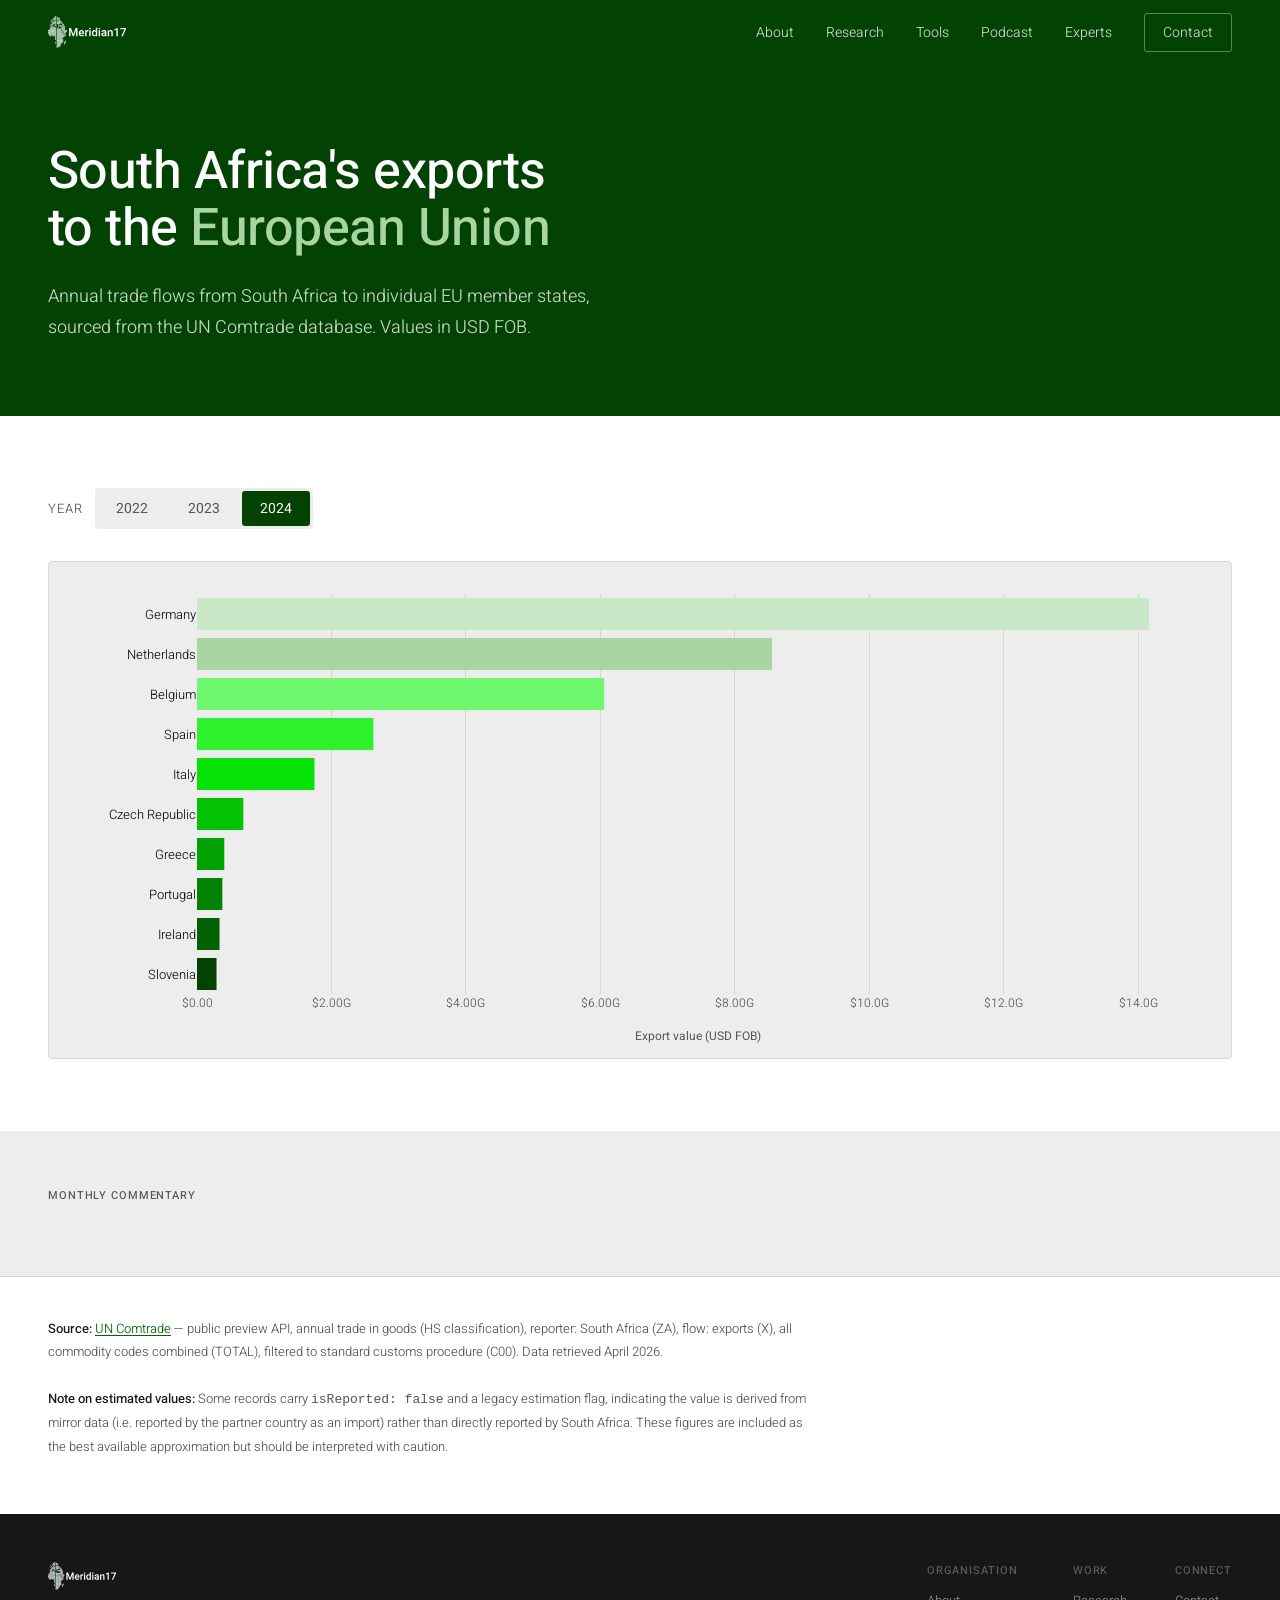
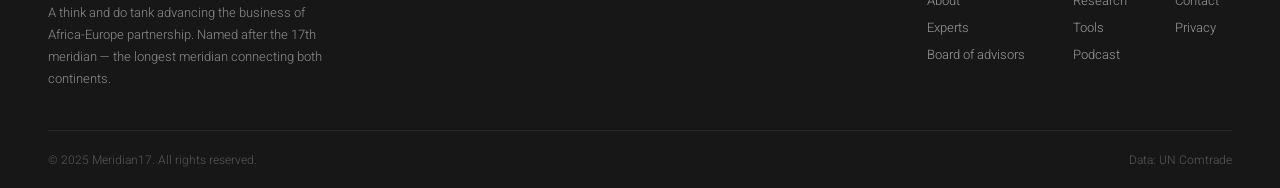
==== trade/index.html @ cbc5c323 "Add SA-EU trade pulse page with Comtrade data" ====
<!DOCTYPE html>
<html lang="en">
<head>
  <meta charset="UTF-8">
  <meta name="viewport" content="width=device-width, initial-scale=1.0">
  <meta name="description" content="South Africa's export trade flows to EU member states — annual data from UN Comtrade.">
  <title>SA–EU Trade Data | Meridian17</title>
  <link rel="stylesheet" href="../style.css">
  <style>
    .trade-hero { background: var(--dark-green); padding: 80px 0 72px; }
    .trade-hero__inner { max-width: 1280px; margin: 0 auto; padding: 0 48px; }
    .trade-hero__title { font-size: 52px; font-weight: 500; color: var(--white); line-height: 1.1; letter-spacing: -0.01em; margin-bottom: 24px; max-width: 780px; }
    .trade-hero__title em { font-style: normal; color: #a8d5a2; }
    .trade-hero__sub { font-size: 18px; line-height: 1.7; color: rgba(255,255,255,0.78); max-width: 580px; font-weight: 300; }

    .chart-section { padding: 72px 0; background: var(--white); }
    .chart-section__inner { max-width: 1280px; margin: 0 auto; padding: 0 48px; }

    .chart-controls { display: flex; align-items: center; gap: 12px; margin-bottom: 32px; flex-wrap: wrap; }
    .chart-controls__label { font-size: 13px; color: var(--body-muted); font-weight: 300; text-transform: uppercase; letter-spacing: 0.07em; }
    .year-toggle { display: flex; gap: 4px; background: var(--off-white); border-radius: 4px; padding: 3px; }
    .year-btn {
      padding: 7px 18px;
      font-size: 14px;
      font-family: 'Heebo', sans-serif;
      font-weight: 400;
      border: none;
      border-radius: 3px;
      cursor: pointer;
      background: transparent;
      color: var(--body-muted);
      transition: background 0.15s, color 0.15s;
    }
    .year-btn.active {
      background: var(--dark-green);
      color: var(--white);
    }
    .year-btn:hover:not(.active) { background: var(--border); color: var(--near-black); }

    .chart-wrapper { background: var(--off-white); border: 1px solid var(--border); border-radius: 4px; padding: 8px; min-height: 480px; }

    .commentary-section { padding: 56px 0; background: var(--off-white); }
    .commentary-section__inner { max-width: 1280px; margin: 0 auto; padding: 0 48px; }
    .commentary-label { font-size: 11px; letter-spacing: 0.08em; text-transform: uppercase; color: var(--body-muted); font-weight: 500; margin-bottom: 16px; }
    #commentary {
      font-size: 17px;
      line-height: 1.85;
      color: var(--body-muted);
      font-weight: 300;
      max-width: 760px;
    }

    .source-section { padding: 40px 0 56px; background: var(--white); border-top: 1px solid var(--border); }
    .source-section__inner { max-width: 1280px; margin: 0 auto; padding: 0 48px; }
    .source-note { font-size: 13px; line-height: 1.8; color: var(--body-muted); font-weight: 300; max-width: 760px; }
    .source-note a { color: var(--mid-green); text-decoration: underline; text-underline-offset: 2px; }
    .source-note strong { font-weight: 500; color: var(--near-black); }

    @media (max-width: 1024px) {
      .trade-hero__inner, .chart-section__inner,
      .commentary-section__inner, .source-section__inner { padding: 0 32px; }
      .trade-hero__title { font-size: 42px; }
    }
    @media (max-width: 640px) {
      .trade-hero__inner, .chart-section__inner,
      .commentary-section__inner, .source-section__inner { padding: 0 20px; }
      .trade-hero { padding: 56px 0 48px; }
      .trade-hero__title { font-size: 32px; }
      .trade-hero__sub { font-size: 16px; }
      .chart-section { padding: 48px 0; }
    }
  </style>
</head>
<body>

  <!-- Navigation -->
  <nav class="nav">
    <div class="nav__inner">
      <a href="../index.html" class="nav__logo">
        <img src="../assets/img/logo.svg" alt="Meridian17">
      </a>
      <div class="nav__links">
        <a href="../about.html">About</a>
        <a href="../research.html">Research</a>
        <a href="../tools.html">Tools</a>
        <a href="../podcast.html">Podcast</a>
        <a href="../experts.html">Experts</a>
        <a href="mailto:info@meridian17.org" class="nav__cta">Contact</a>
      </div>
    </div>
  </nav>

  <!-- Hero -->
  <section class="trade-hero">
    <div class="trade-hero__inner">
      <h1 class="trade-hero__title">
        South Africa's exports<br>to the <em>European Union</em>
      </h1>
      <p class="trade-hero__sub">
        Annual trade flows from South Africa to individual EU member states,
        sourced from the UN Comtrade database. Values in USD FOB.
      </p>
    </div>
  </section>

  <!-- Chart -->
  <section class="chart-section">
    <div class="chart-section__inner">

      <div class="chart-controls">
        <span class="chart-controls__label">Year</span>
        <div class="year-toggle">
          <button class="year-btn" data-year="2022">2022</button>
          <button class="year-btn" data-year="2023">2023</button>
          <button class="year-btn active" data-year="2024">2024</button>
        </div>
      </div>

      <div class="chart-wrapper">
        <div id="chart" style="width:100%;height:480px;"></div>
      </div>

    </div>
  </section>

  <!-- Commentary -->
  <section class="commentary-section">
    <div class="commentary-section__inner">
      <p class="commentary-label">Monthly commentary</p>
      <p id="commentary"></p>
    </div>
  </section>

  <!-- Source note -->
  <section class="source-section">
    <div class="source-section__inner">
      <p class="source-note">
        <strong>Source:</strong>
        <a href="https://comtradeapi.un.org" target="_blank" rel="noopener">UN Comtrade</a>
        — public preview API, annual trade in goods (HS classification), reporter: South Africa (ZA),
        flow: exports (X), all commodity codes combined (TOTAL), filtered to standard customs procedure (C00).
        Data retrieved April 2026.
        <br><br>
        <strong>Note on estimated values:</strong> Some records carry
        <code>isReported: false</code> and a legacy estimation flag, indicating the value is
        derived from mirror data (i.e. reported by the partner country as an import) rather than
        directly reported by South Africa. These figures are included as the best available
        approximation but should be interpreted with caution.
      </p>
    </div>
  </section>

  <!-- Footer -->
  <footer class="footer">
    <div class="container">
      <div class="footer__inner">
        <div>
          <div class="footer__logo">
            <img src="../assets/img/logo.svg" alt="Meridian17">
          </div>
          <p class="footer__desc">A think and do tank advancing the business of Africa-Europe partnership. Named after the 17th meridian — the longest meridian connecting both continents.</p>
        </div>
        <nav class="footer__nav">
          <div class="footer__nav-col">
            <h4>Organisation</h4>
            <a href="../about.html">About</a>
            <a href="../experts.html">Experts</a>
            <a href="../about.html#advisors">Board of advisors</a>
          </div>
          <div class="footer__nav-col">
            <h4>Work</h4>
            <a href="../research.html">Research</a>
            <a href="../tools.html">Tools</a>
            <a href="../podcast.html">Podcast</a>
          </div>
          <div class="footer__nav-col">
            <h4>Connect</h4>
            <a href="mailto:info@meridian17.org">Contact</a>
            <a href="../privacy.html">Privacy</a>
          </div>
        </nav>
      </div>
      <div class="footer__bottom">
        <span>&copy; 2025 Meridian17. All rights reserved.</span>
        <span>Data: UN Comtrade</span>
      </div>
    </div>
  </footer>

  <!-- Plotly -->
  <script src="https://cdn.plot.ly/plotly-2.32.0.min.js"></script>

  <script>
    const GREEN_PALETTE = [
      '#024203', '#026203', '#028203', '#03a203', '#04c204',
      '#05e205', '#2df22d', '#70f770', '#a8d5a2', '#c8e8c8'
    ];

    let allData = [];
    let activeYear = 2024;

    function buildChart(year) {
      const yearData = allData.filter(d => d.year === year);

      // Aggregate by partner (should already be one row per partner/year after C00 filter)
      const totals = {};
      for (const row of yearData) {
        totals[row.partner_name] = (totals[row.partner_name] || 0) + row.value_usd;
      }

      // Sort and take top 10
      const sorted = Object.entries(totals)
        .sort((a, b) => b[1] - a[1])
        .slice(0, 10);

      const names  = sorted.map(d => d[0]).reverse();
      const values = sorted.map(d => d[1]).reverse();

      const trace = {
        type: 'bar',
        orientation: 'h',
        x: values,
        y: names,
        marker: {
          color: names.map((_, i) => GREEN_PALETTE[i] || GREEN_PALETTE[GREEN_PALETTE.length - 1]),
        },
        hovertemplate: '<b>%{y}</b><br>$%{x:,.0f}<extra></extra>',
      };

      const layout = {
        margin: { l: 140, r: 24, t: 24, b: 56 },
        paper_bgcolor: 'transparent',
        plot_bgcolor: 'transparent',
        xaxis: {
          title: { text: 'Export value (USD FOB)', font: { size: 12, color: '#555' } },
          tickformat: '$.3s',
          gridcolor: '#d8d8d0',
          zeroline: false,
          tickfont: { size: 12, color: '#555' },
        },
        yaxis: {
          tickfont: { size: 13, color: '#171717' },
          automargin: true,
        },
        font: { family: 'Heebo, sans-serif' },
        hoverlabel: {
          bgcolor: '#024203',
          font: { color: '#fff', family: 'Heebo, sans-serif', size: 13 },
        },
      };

      const config = { responsive: true, displayModeBar: false };

      Plotly.react('chart', [trace], layout, config);
    }

    // Year toggle
    document.querySelectorAll('.year-btn').forEach(btn => {
      btn.addEventListener('click', () => {
        document.querySelectorAll('.year-btn').forEach(b => b.classList.remove('active'));
        btn.classList.add('active');
        activeYear = parseInt(btn.dataset.year, 10);
        buildChart(activeYear);
      });
    });

    // Load data
    fetch('data.json')
      .then(r => r.json())
      .then(data => {
        allData = data;
        buildChart(activeYear);
      })
      .catch(err => {
        document.getElementById('chart').innerHTML =
          '<p style="padding:40px;color:#555;font-family:Heebo,sans-serif;">Unable to load trade data.</p>';
        console.error('Failed to load data.json:', err);
      });
  </script>

</body>
</html>
---- style.css ----
/* Meridian17 - Main Stylesheet */

/* Fonts */
@import url('https://fonts.googleapis.com/css2?family=Heebo:wght@300;400;500&display=swap');

/* Reset */
*, *::before, *::after { box-sizing: border-box; margin: 0; padding: 0; }
html { font-size: 16px; scroll-behavior: smooth; }
body { font-family: 'Heebo', sans-serif; font-weight: 300; color: #171717; background: #ffffff; -webkit-font-smoothing: antialiased; }
img { max-width: 100%; display: block; }
a { text-decoration: none; }

/* Colours */
:root {
  --dark-green: #024203;
  --mid-green: #026203;
  --bright-green: #028203;
  --near-black: #171717;
  --off-white: #ededed;
  --border: #d8d8d0;
  --white: #ffffff;
  --body-muted: #555555;
  --body-light: rgba(255,255,255,0.75);
}

/* Layout */
.container { max-width: 1280px; margin: 0 auto; padding: 0 48px; }
.section { padding: 80px 0; }
.section--white { background: var(--white); }
.section--offwhite { background: var(--off-white); }
.section--dark { background: var(--dark-green); }
.two-col { display: grid; grid-template-columns: 1fr 1fr; gap: 64px; align-items: center; }
.three-col { display: grid; grid-template-columns: 1fr 1fr 1fr; gap: 32px; }

/* Navigation */
.nav { background: var(--dark-green); height: 64px; display: flex; align-items: center; position: sticky; top: 0; z-index: 100; width: 100%; }
.nav__inner { display: flex; align-items: center; justify-content: space-between; width: 100%; max-width: 1280px; margin: 0 auto; padding: 0 48px; }
.nav__logo { display: flex; align-items: center; gap: 10px; color: var(--white); font-size: 17px; font-weight: 500; }
.nav__logo img { height: 32px; width: auto; }
.nav__links { display: flex; gap: 32px; align-items: center; }
.nav__links a { color: rgba(255,255,255,0.8); font-size: 14px; font-weight: 300; transition: color 0.2s; }
.nav__links a:hover { color: var(--white); }
.nav__cta { background: transparent; border: 1px solid rgba(255,255,255,0.35); color: var(--white); padding: 8px 18px; font-size: 13px; font-weight: 300; border-radius: 3px; cursor: pointer; font-family: 'Heebo', sans-serif; transition: background 0.2s; }
.nav__cta:hover { background: rgba(255,255,255,0.08); }

/* Hero */
.hero { background: var(--dark-green); padding: 80px 0 72px; }
.hero__inner { max-width: 1280px; margin: 0 auto; padding: 0 48px; }
.hero__title { font-size: 52px; font-weight: 500; color: var(--white); line-height: 1.1; letter-spacing: -0.01em; margin-bottom: 24px; max-width: 780px; }
.hero__title em { font-style: normal; color: #a8d5a2; }
.hero__sub { font-size: 18px; line-height: 1.7; color: rgba(255,255,255,0.78); max-width: 580px; font-weight: 300; margin-bottom: 36px; }
.hero__buttons { display: flex; gap: 12px; flex-wrap: wrap; }
.hero__tagline { margin-top: 56px; padding-top: 20px; border-top: 1px solid rgba(255,255,255,0.12); font-size: 11px; color: rgba(255,255,255,0.35); letter-spacing: 0.1em; text-transform: uppercase; }

/* Buttons */
.btn { display: inline-block; padding: 12px 24px; font-size: 15px; font-family: 'Heebo', sans-serif; font-weight: 400; border-radius: 3px; cursor: pointer; transition: opacity 0.2s; border: none; }
.btn:hover { opacity: 0.88; }
.btn--solid { background: #ffffff; color: #024203; }
.btn--outline { background: transparent; color: var(--white); border: 1px solid rgba(255,255,255,0.35); }
.btn--outline-dark { background: transparent; color: var(--mid-green); border: 1px solid var(--mid-green); }

/* Labels */
.label { font-size: 11px; letter-spacing: 0.1em; text-transform: uppercase; color: var(--mid-green); font-weight: 500; margin-bottom: 16px; }
.label--white { font-size: 11px; letter-spacing: 0.1em; text-transform: uppercase; color: rgba(255,255,255,0.5); font-weight: 500; margin-bottom: 16px; }

/* Typography */
.section-title { font-size: 36px; font-weight: 500; line-height: 1.2; color: var(--near-black); margin-bottom: 20px; }
.section-title--white { font-size: 36px; font-weight: 500; line-height: 1.2; color: var(--white); margin-bottom: 20px; }
.section-body { font-size: 18px; line-height: 1.7; color: var(--body-muted); font-weight: 300; margin-bottom: 28px; max-width: 520px; }
.section-body--white { font-size: 18px; line-height: 1.7; color: rgba(255,255,255,0.75); font-weight: 300; margin-bottom: 28px; }
.text-link { font-size: 15px; color: var(--mid-green); font-weight: 500; border-bottom: 1px solid var(--mid-green); padding-bottom: 1px; transition: opacity 0.2s; }
.text-link:hover { opacity: 0.75; }
.text-link--white { font-size: 15px; color: var(--bright-green); font-weight: 500; border-bottom: 1px solid var(--bright-green); padding-bottom: 1px; }

/* Cards */
.card { background: var(--white); border: 1px solid var(--border); border-radius: 4px; padding: 32px; display: flex; flex-direction: column; }
.card__tag { font-size: 11px; letter-spacing: 0.08em; text-transform: uppercase; color: var(--mid-green); font-weight: 500; margin-bottom: 12px; }
.card__title { font-size: 22px; font-weight: 500; color: var(--near-black); line-height: 1.3; margin-bottom: 12px; }
.card__body { font-size: 15px; line-height: 1.65; color: var(--body-muted); font-weight: 300; flex: 1; margin-bottom: 20px; }
.card__link { font-size: 14px; color: var(--mid-green); font-weight: 500; border-bottom: 1px solid var(--mid-green); padding-bottom: 1px; align-self: flex-start; }
.card--dark { background: var(--mid-green); border: none; border-radius: 4px; padding: 32px; display: flex; flex-direction: column; }
.card--dark .card__tag { color: rgba(255,255,255,0.5); }
.card--dark .card__title { color: var(--white); }
.card--dark .card__body { color: rgba(255,255,255,0.72); }
.card--dark .card__link { color: var(--bright-green); border-bottom-color: var(--bright-green); }

/* Experts */
.expert-grid { display: grid; grid-template-columns: repeat(4, 1fr); gap: 24px; }
.expert-card { text-align: center; }
.expert-avatar { width: 80px; height: 80px; border-radius: 50%; background: #c8d8c8; margin: 0 auto 12px; display: flex; align-items: center; justify-content: center; font-size: 18px; font-weight: 500; color: var(--mid-green); overflow: hidden; }
.expert-avatar img { width: 100%; height: 100%; object-fit: cover; }
.expert-name { font-size: 15px; font-weight: 500; color: var(--near-black); margin-bottom: 4px; }
.expert-role { font-size: 13px; color: var(--body-muted); font-weight: 300; line-height: 1.4; }

/* Podcast */
.podcast-row { display: grid; grid-template-columns: 1fr 2fr; gap: 48px; align-items: center; }
.podcast-cover { border-radius: 4px; overflow: hidden; aspect-ratio: 1; background: var(--dark-green); display: flex; align-items: center; justify-content: center; }
.podcast-cover img { width: 100%; height: 100%; object-fit: cover; }

/* Newsletter */
.newsletter { padding: 64px 0; background: var(--off-white); text-align: center; }
.newsletter__title { font-size: 28px; font-weight: 500; color: var(--near-black); margin-bottom: 12px; }
.newsletter__sub { font-size: 16px; color: var(--body-muted); font-weight: 300; margin-bottom: 28px; }
.newsletter__form { display: flex; gap: 8px; justify-content: center; max-width: 440px; margin: 0 auto; }
.newsletter__form input { flex: 1; padding: 11px 16px; border: 1px solid var(--border); border-radius: 3px; font-size: 14px; font-family: 'Heebo', sans-serif; background: var(--white); }
.newsletter__form input:focus { outline: none; border-color: var(--mid-green); }
.newsletter__form button { background: var(--dark-green); color: var(--white); padding: 11px 20px; border: none; border-radius: 3px; font-size: 14px; font-family: 'Heebo', sans-serif; cursor: pointer; white-space: nowrap; }

/* Footer */
.footer { background: var(--near-black); padding: 48px 0 0; }
.footer__inner { display: flex; justify-content: space-between; align-items: flex-start; gap: 48px; }
.footer__logo { color: var(--white); font-size: 16px; font-weight: 500; display: flex; align-items: center; gap: 10px; margin-bottom: 12px; }
.footer__logo img { height: 28px; width: auto; }
.footer__desc { font-size: 13px; line-height: 1.7; color: rgba(255,255,255,0.45); max-width: 280px; }
.footer__nav { display: flex; gap: 48px; }
.footer__nav-col h4 { font-size: 11px; letter-spacing: 0.08em; text-transform: uppercase; color: rgba(255,255,255,0.3); margin-bottom: 12px; font-weight: 500; }
.footer__nav-col a { display: block; font-size: 13px; color: rgba(255,255,255,0.5); margin-bottom: 8px; font-weight: 300; transition: color 0.2s; }
.footer__nav-col a:hover { color: var(--white); }
.footer__bottom { margin-top: 40px; padding: 20px 0; border-top: 1px solid rgba(255,255,255,0.08); display: flex; justify-content: space-between; font-size: 12px; color: rgba(255,255,255,0.25); }

/* Mobile hamburger */
.nav__hamburger { display: none; background: none; border: none; cursor: pointer; padding: 4px; }
.nav__hamburger span { display: block; width: 22px; height: 1.5px; background: var(--white); margin: 5px 0; transition: all 0.3s; }
.nav__mobile { display: none; }

/* Responsive - Tablet */
@media (max-width: 1024px) {
  .container { padding: 0 32px; }
  .hero__inner { padding: 0 32px; }
  .nav__inner { padding: 0 32px; }
  .hero__title { font-size: 42px; }
  .two-col { grid-template-columns: 1fr; gap: 40px; }
  .three-col { grid-template-columns: 1fr 1fr; gap: 24px; }
  .expert-grid { grid-template-columns: repeat(2, 1fr); }
  .podcast-row { grid-template-columns: 1fr; }
  .footer__inner { flex-direction: column; gap: 32px; }
  .footer__nav { flex-wrap: wrap; gap: 32px; }
}

/* Responsive - Mobile */
@media (max-width: 640px) {
  .container { padding: 0 20px; }
  .hero__inner { padding: 0 20px; }
  .nav__inner { padding: 0 20px; }
  .section { padding: 56px 0; }
  .hero { padding: 56px 0 48px; }
  .hero__title { font-size: 32px; max-width: 100%; }
  .hero__sub { font-size: 16px; }
  .hero__tagline { margin-top: 40px; }
  .section-title { font-size: 28px; }
  .section-title--white { font-size: 28px; }
  .three-col { grid-template-columns: 1fr; }
  .expert-grid { grid-template-columns: repeat(2, 1fr); }
  .newsletter__form { flex-direction: column; }
  .nav__links { display: none; }
  .nav__hamburger { display: block; }
  .nav__mobile { display: none; background: var(--dark-green); padding: 20px; }
  .nav__mobile.open { display: flex; flex-direction: column; gap: 16px; }
  .nav__mobile a { color: rgba(255,255,255,0.8); font-size: 16px; }
  .footer__nav { flex-direction: column; gap: 24px; }
}
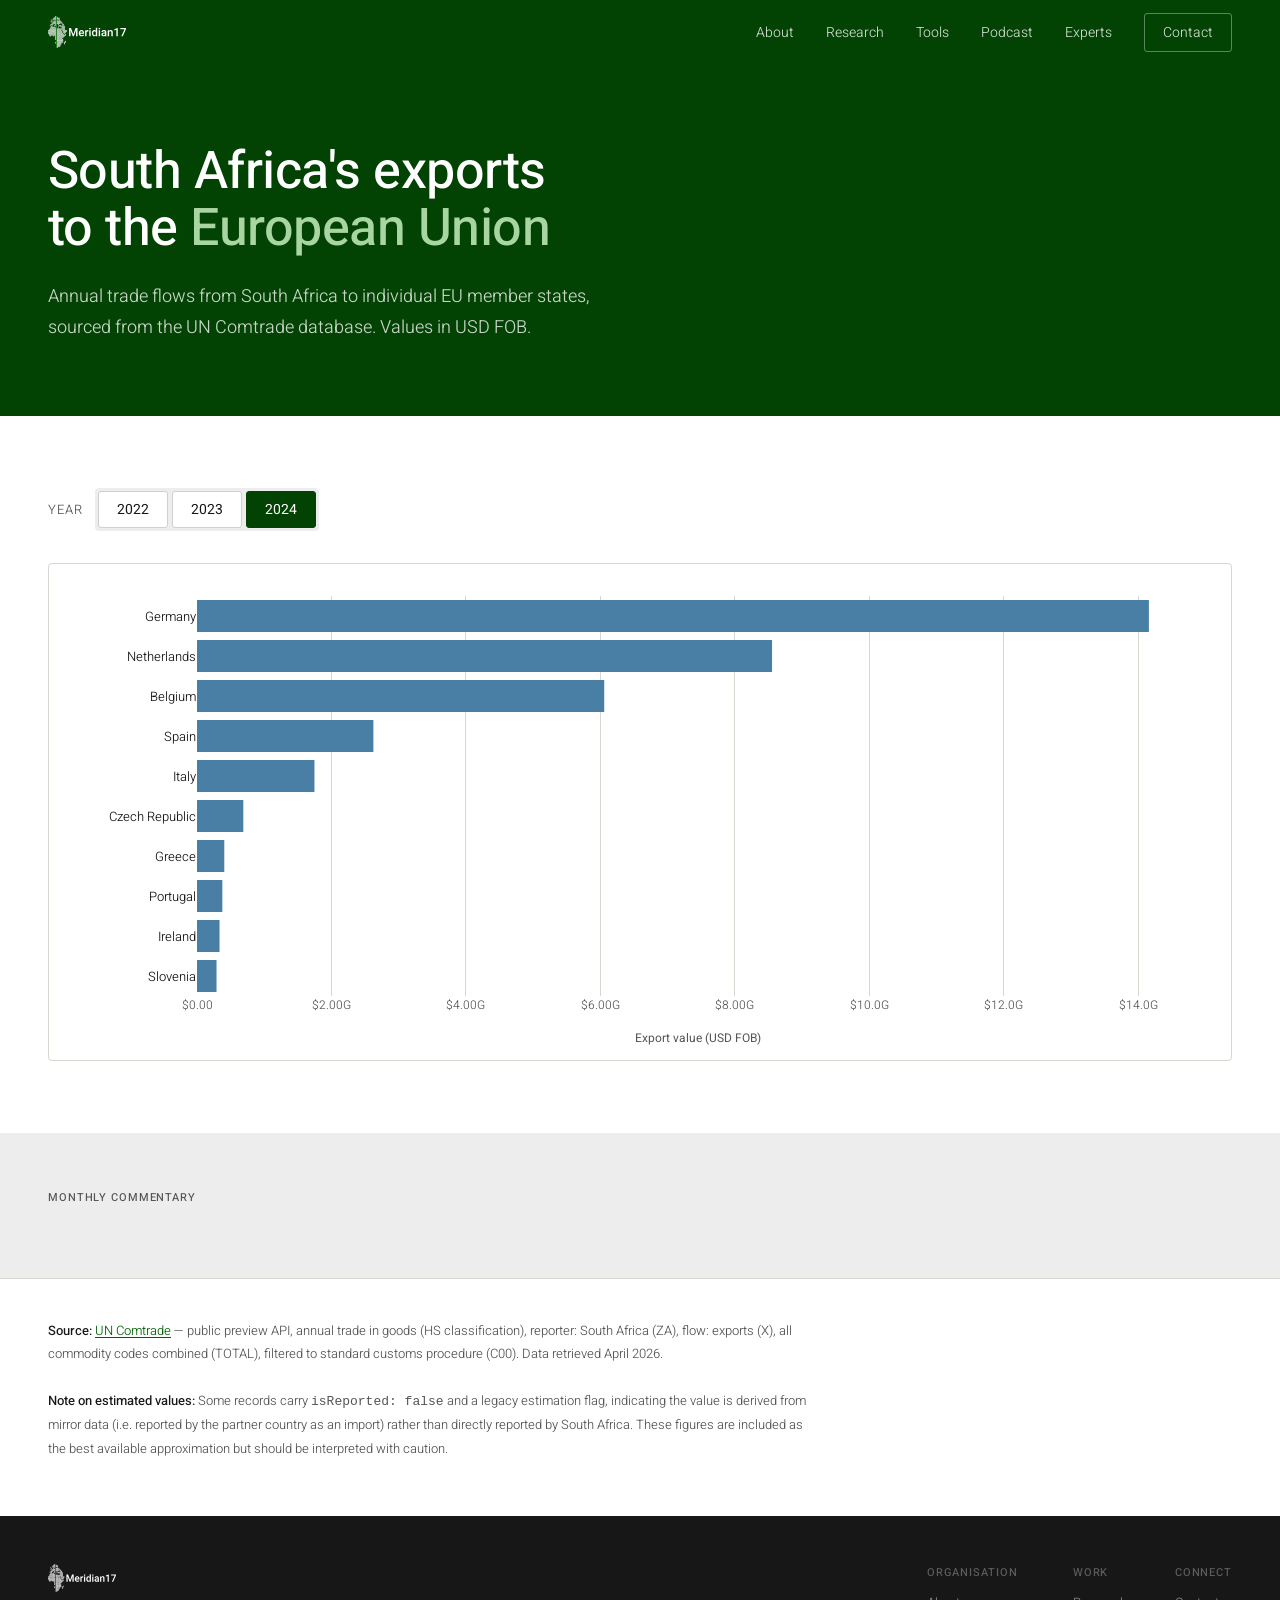
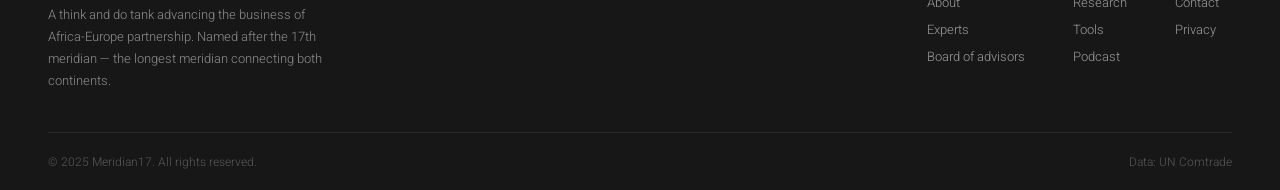
==== commit 356c6524: "Clean up trade page colours" ====
--- a/trade/index.html
+++ b/trade/index.html
@@ -24,20 +24,21 @@
       font-size: 14px;
       font-family: 'Heebo', sans-serif;
       font-weight: 400;
-      border: none;
+      border: 1px solid #d0d0d0;
       border-radius: 3px;
       cursor: pointer;
-      background: transparent;
-      color: var(--body-muted);
+      background: #ffffff;
+      color: #171717;
       transition: background 0.15s, color 0.15s;
     }
     .year-btn.active {
-      background: var(--dark-green);
-      color: var(--white);
+      background: #024203;
+      color: #ffffff;
+      border-color: #024203;
     }
     .year-btn:hover:not(.active) { background: var(--border); color: var(--near-black); }
 
-    .chart-wrapper { background: var(--off-white); border: 1px solid var(--border); border-radius: 4px; padding: 8px; min-height: 480px; }
+    .chart-wrapper { background: #ffffff; border: 1px solid var(--border); border-radius: 4px; padding: 8px; min-height: 480px; }
 
     .commentary-section { padding: 56px 0; background: var(--off-white); }
     .commentary-section__inner { max-width: 1280px; margin: 0 auto; padding: 0 48px; }
@@ -191,10 +192,7 @@
   <script src="https://cdn.plot.ly/plotly-2.32.0.min.js"></script>
 
   <script>
-    const GREEN_PALETTE = [
-      '#024203', '#026203', '#028203', '#03a203', '#04c204',
-      '#05e205', '#2df22d', '#70f770', '#a8d5a2', '#c8e8c8'
-    ];
+    const BAR_COLOUR = '#4a7fa5';
 
     let allData = [];
     let activeYear = 2024;
@@ -222,7 +220,7 @@
         x: values,
         y: names,
         marker: {
-          color: names.map((_, i) => GREEN_PALETTE[i] || GREEN_PALETTE[GREEN_PALETTE.length - 1]),
+          color: BAR_COLOUR,
         },
         hovertemplate: '<b>%{y}</b><br>$%{x:,.0f}<extra></extra>',
       };
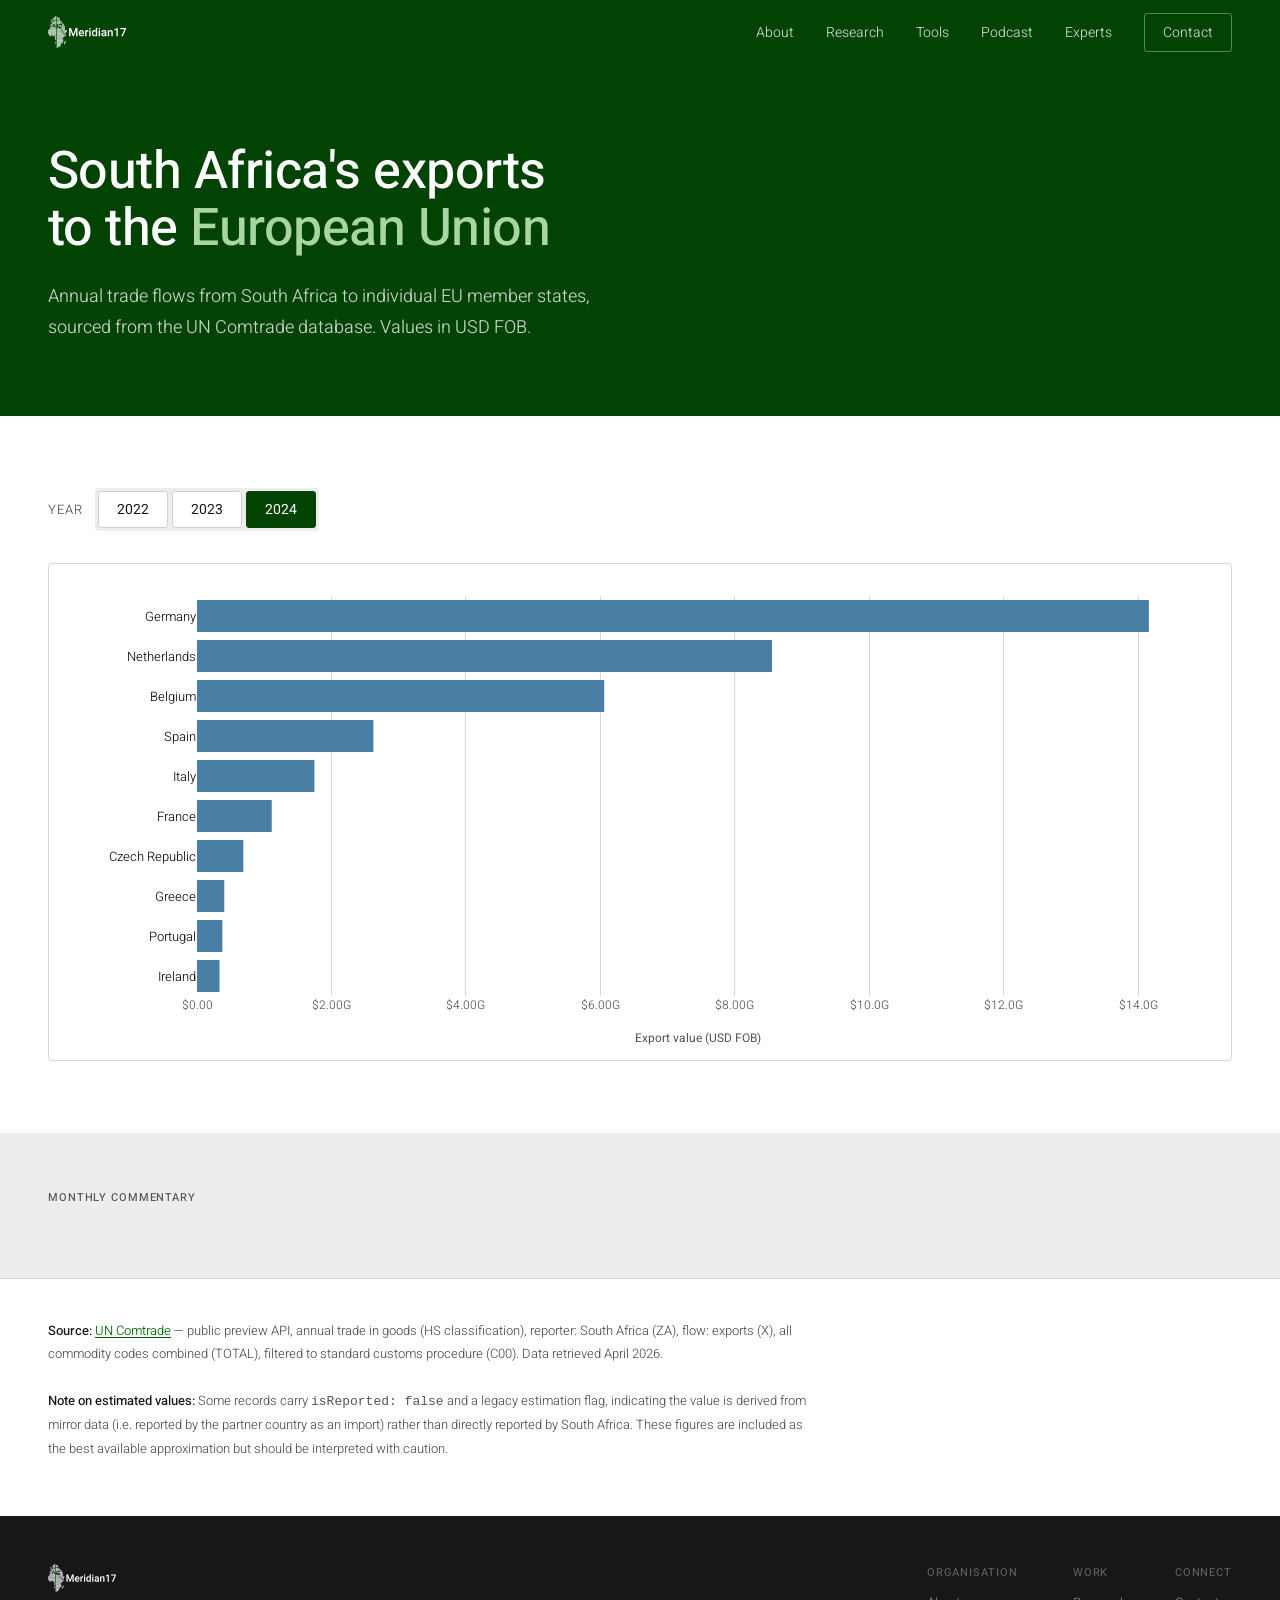
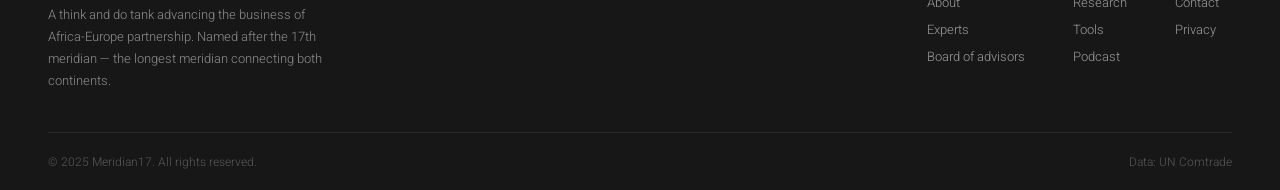
==== commit 051fe972: "Add HS2 product drill-down: fetch script, products.json, interactive chart" ====
--- a/trade/index.html
+++ b/trade/index.html
@@ -57,6 +57,44 @@
     .source-note a { color: var(--mid-green); text-decoration: underline; text-underline-offset: 2px; }
     .source-note strong { font-weight: 500; color: var(--near-black); }
 
+    /* Drill-down panel */
+    .drilldown {
+      display: none;
+      margin-top: 24px;
+      background: #ffffff;
+      border: 1px solid var(--border);
+      border-radius: 4px;
+      padding: 24px 24px 8px;
+    }
+    .drilldown.visible { display: block; }
+    .drilldown__header {
+      display: flex;
+      align-items: baseline;
+      justify-content: space-between;
+      margin-bottom: 4px;
+    }
+    .drilldown__title {
+      font-size: 15px;
+      font-weight: 500;
+      color: var(--near-black);
+    }
+    .drilldown__close {
+      background: none;
+      border: none;
+      font-size: 20px;
+      line-height: 1;
+      color: var(--body-muted);
+      cursor: pointer;
+      padding: 0 0 0 16px;
+    }
+    .drilldown__close:hover { color: var(--near-black); }
+    .drilldown__hint {
+      font-size: 12px;
+      color: var(--body-muted);
+      font-weight: 300;
+      margin-bottom: 8px;
+    }
+
     @media (max-width: 1024px) {
       .trade-hero__inner, .chart-section__inner,
       .commentary-section__inner, .source-section__inner { padding: 0 32px; }
@@ -119,6 +157,16 @@
 
       <div class="chart-wrapper">
         <div id="chart" style="width:100%;height:480px;"></div>
+      </div>
+
+      <!-- Drill-down panel -->
+      <div class="drilldown" id="drilldown">
+        <div class="drilldown__header">
+          <span class="drilldown__title" id="drilldown-title"></span>
+          <button class="drilldown__close" id="drilldown-close" aria-label="Close">&#x2715;</button>
+        </div>
+        <p class="drilldown__hint">Top 10 export categories (HS2 chapter level)</p>
+        <div id="drilldown-chart" style="width:100%;height:360px;"></div>
       </div>
 
     </div>
@@ -192,37 +240,42 @@
   <script src="https://cdn.plot.ly/plotly-2.32.0.min.js"></script>
 
   <script>
-    const BAR_COLOUR = '#4a7fa5';
-
-    let allData = [];
-    let activeYear = 2024;
-
+    const BAR_COLOUR      = '#4a7fa5';
+    const BAR_COLOUR_DIM  = '#c2d7e8';
+    const DRILLDOWN_COLOUR = '#2a5f7a';
+
+    let allData      = [];
+    let allProducts  = [];
+    let activeYear   = 2024;
+    let activeCountry = null;
+
+    // ── Main chart ────────────────────────────────────────────────────────────
     function buildChart(year) {
       const yearData = allData.filter(d => d.year === year);
 
-      // Aggregate by partner (should already be one row per partner/year after C00 filter)
       const totals = {};
       for (const row of yearData) {
         totals[row.partner_name] = (totals[row.partner_name] || 0) + row.value_usd;
       }
 
-      // Sort and take top 10
       const sorted = Object.entries(totals)
         .sort((a, b) => b[1] - a[1])
         .slice(0, 10);
 
       const names  = sorted.map(d => d[0]).reverse();
       const values = sorted.map(d => d[1]).reverse();
+
+      const colors = names.map(n =>
+        activeCountry && n === activeCountry ? DRILLDOWN_COLOUR : BAR_COLOUR
+      );
 
       const trace = {
         type: 'bar',
         orientation: 'h',
         x: values,
         y: names,
-        marker: {
-          color: BAR_COLOUR,
-        },
-        hovertemplate: '<b>%{y}</b><br>$%{x:,.0f}<extra></extra>',
+        marker: { color: colors },
+        hovertemplate: '<b>%{y}</b><br>$%{x:,.0f}<br><i>Click to drill down</i><extra></extra>',
       };
 
       const layout = {
@@ -245,34 +298,121 @@
           bgcolor: '#024203',
           font: { color: '#fff', family: 'Heebo, sans-serif', size: 13 },
         },
+        cursor: 'pointer',
       };
 
       const config = { responsive: true, displayModeBar: false };
-
       Plotly.react('chart', [trace], layout, config);
-    }
-
-    // Year toggle
+
+      // Click handler — attach fresh each render to pick up current names list
+      const chartEl = document.getElementById('chart');
+      chartEl.removeAllListeners && chartEl.removeAllListeners('plotly_click');
+      chartEl.on('plotly_click', evt => {
+        const country = evt.points[0].y;
+        if (activeCountry === country) {
+          closeDrilldown();
+        } else {
+          openDrilldown(country);
+        }
+      });
+    }
+
+    // ── Drill-down chart ──────────────────────────────────────────────────────
+    function openDrilldown(country) {
+      activeCountry = country;
+
+      // Re-highlight selected bar
+      buildChart(activeYear);
+
+      const rows = allProducts.filter(
+        d => d.partner_name === country && d.year === activeYear
+      );
+
+      // Aggregate by hs2_code (in case of duplicate rows)
+      const totals = {};
+      const descs  = {};
+      for (const r of rows) {
+        totals[r.hs2_code] = (totals[r.hs2_code] || 0) + r.value_usd;
+        descs[r.hs2_code]  = r.hs2_desc;
+      }
+
+      const sorted = Object.entries(totals)
+        .sort((a, b) => b[1] - a[1])
+        .slice(0, 10);
+
+      const labels = sorted.map(([code]) => `HS${code} ${descs[code]}`).reverse();
+      const values = sorted.map(([, v]) => v).reverse();
+
+      const trace = {
+        type: 'bar',
+        orientation: 'h',
+        x: values,
+        y: labels,
+        marker: { color: DRILLDOWN_COLOUR },
+        hovertemplate: '<b>%{y}</b><br>$%{x:,.0f}<extra></extra>',
+      };
+
+      const layout = {
+        margin: { l: 200, r: 24, t: 8, b: 48 },
+        paper_bgcolor: 'transparent',
+        plot_bgcolor: 'transparent',
+        xaxis: {
+          tickformat: '$.3s',
+          gridcolor: '#d8d8d0',
+          zeroline: false,
+          tickfont: { size: 11, color: '#555' },
+        },
+        yaxis: {
+          tickfont: { size: 12, color: '#171717' },
+          automargin: true,
+        },
+        font: { family: 'Heebo, sans-serif' },
+        hoverlabel: {
+          bgcolor: DRILLDOWN_COLOUR,
+          font: { color: '#fff', family: 'Heebo, sans-serif', size: 13 },
+        },
+      };
+
+      document.getElementById('drilldown-title').textContent =
+        `${country} — export breakdown by product category (${activeYear})`;
+      document.getElementById('drilldown').classList.add('visible');
+      Plotly.react('drilldown-chart', [trace], layout, { responsive: true, displayModeBar: false });
+      document.getElementById('drilldown').scrollIntoView({ behavior: 'smooth', block: 'nearest' });
+    }
+
+    function closeDrilldown() {
+      activeCountry = null;
+      document.getElementById('drilldown').classList.remove('visible');
+      buildChart(activeYear); // restore uniform bar colours
+    }
+
+    document.getElementById('drilldown-close').addEventListener('click', closeDrilldown);
+
+    // ── Year toggle ───────────────────────────────────────────────────────────
     document.querySelectorAll('.year-btn').forEach(btn => {
       btn.addEventListener('click', () => {
         document.querySelectorAll('.year-btn').forEach(b => b.classList.remove('active'));
         btn.classList.add('active');
         activeYear = parseInt(btn.dataset.year, 10);
         buildChart(activeYear);
+        if (activeCountry) openDrilldown(activeCountry);
       });
     });
 
-    // Load data
-    fetch('data.json')
-      .then(r => r.json())
-      .then(data => {
-        allData = data;
+    // ── Load data ─────────────────────────────────────────────────────────────
+    Promise.all([
+      fetch('data.json').then(r => r.json()),
+      fetch('products.json').then(r => r.json()),
+    ])
+      .then(([data, products]) => {
+        allData     = data;
+        allProducts = products;
         buildChart(activeYear);
       })
       .catch(err => {
         document.getElementById('chart').innerHTML =
           '<p style="padding:40px;color:#555;font-family:Heebo,sans-serif;">Unable to load trade data.</p>';
-        console.error('Failed to load data.json:', err);
+        console.error('Failed to load data:', err);
       });
   </script>
 
